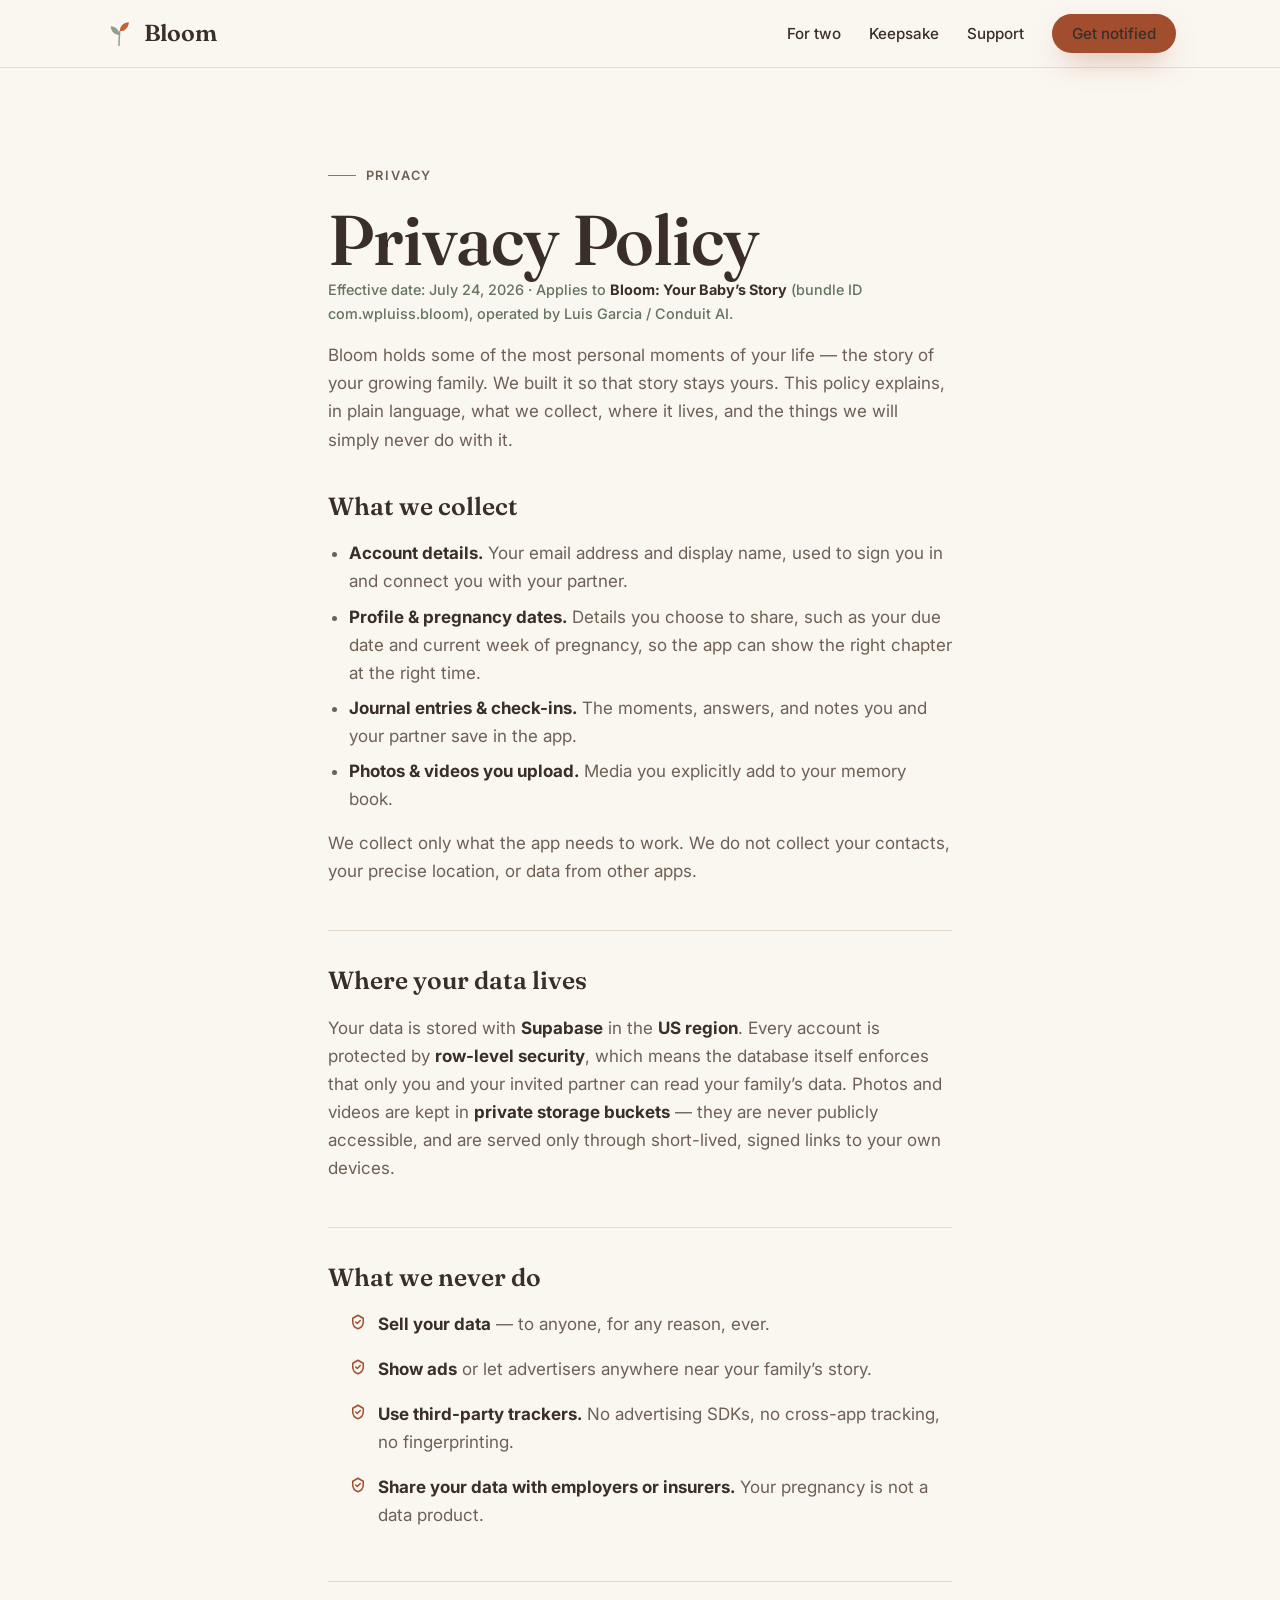
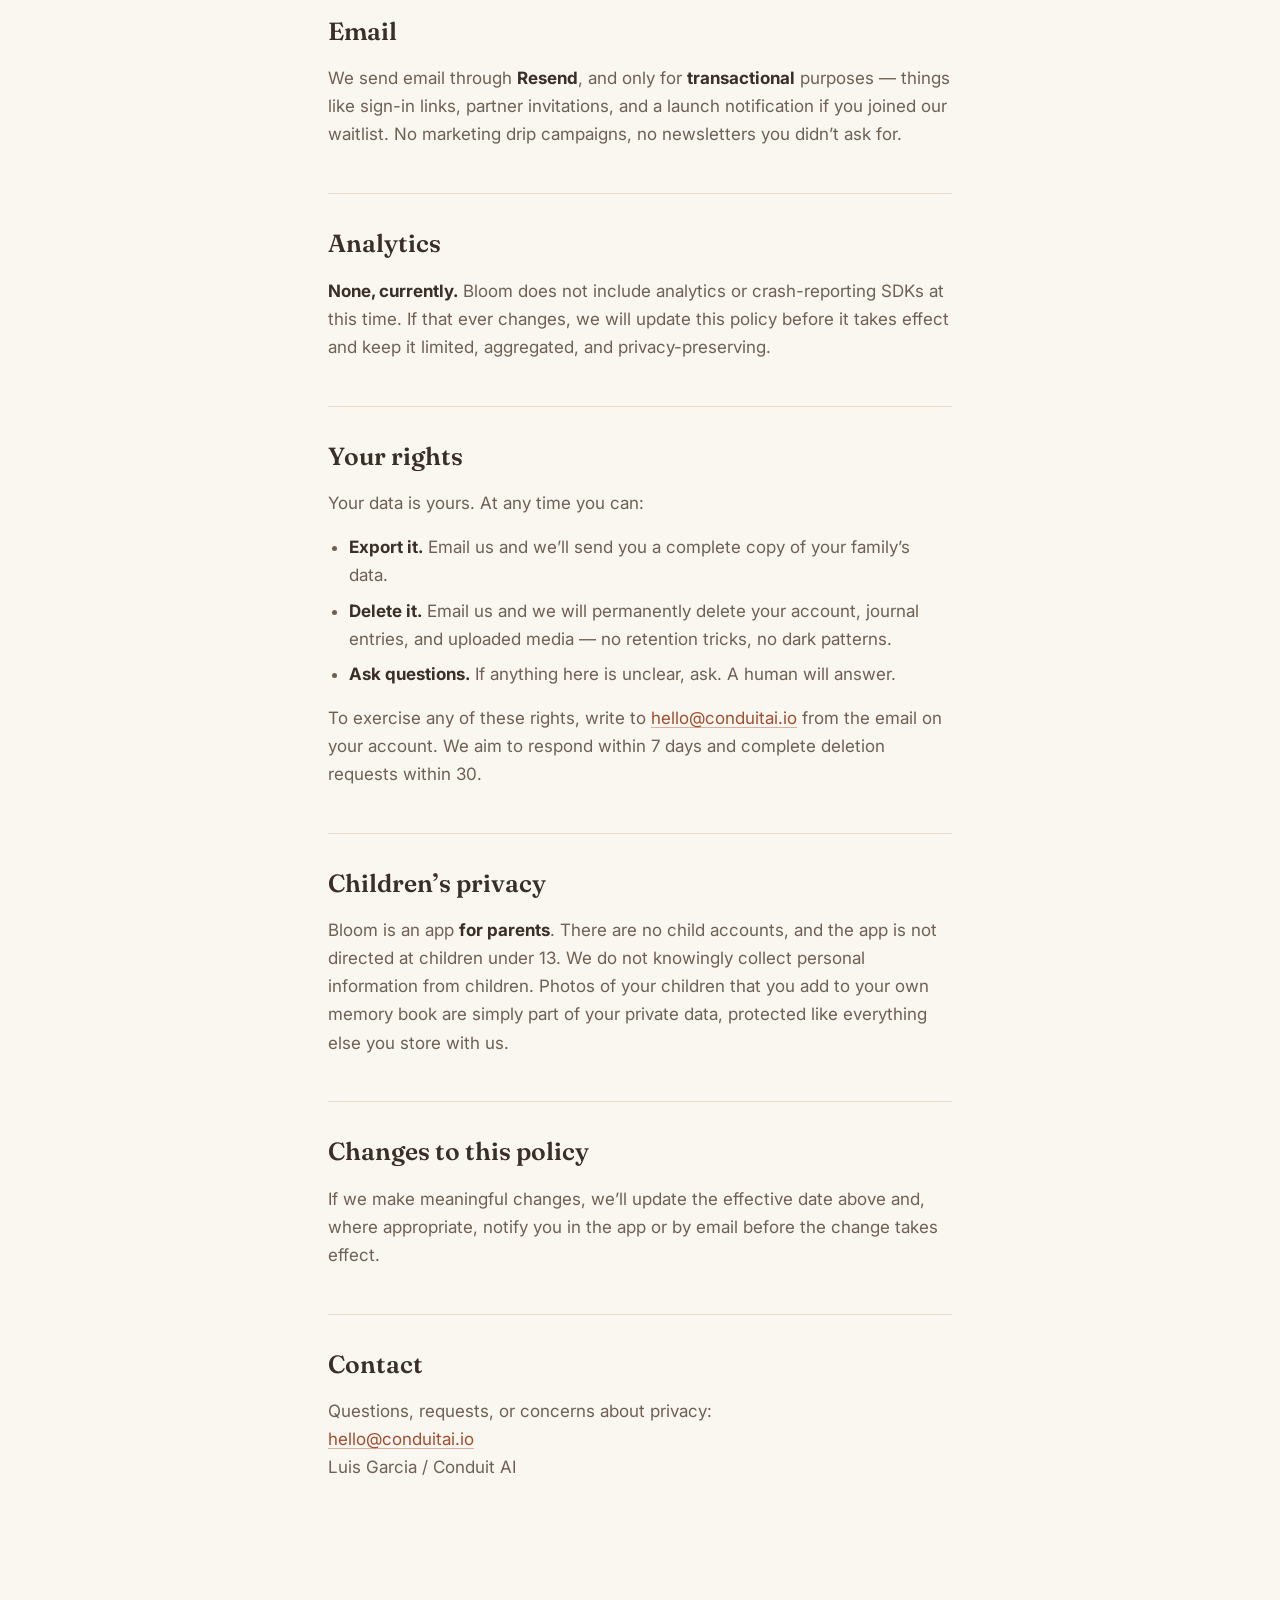
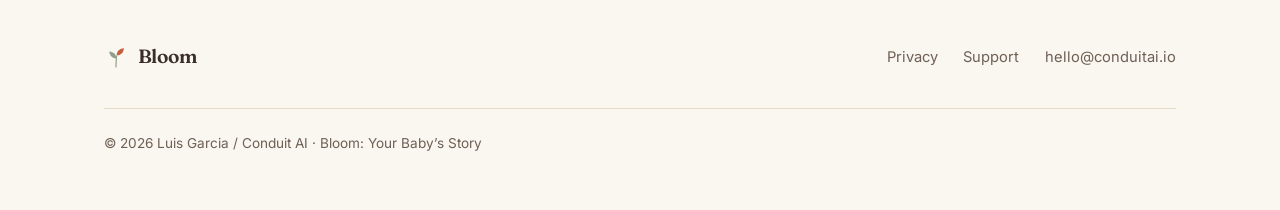
==== privacy.html @ 30f56f52 "Add privacy, support, 404, /bloom redirect, and README" ====
<!DOCTYPE html>
<html lang="en">
<head>
  <meta charset="UTF-8">
  <meta name="viewport" content="width=device-width, initial-scale=1.0">
  <title>Privacy Policy — Bloom: Your Baby's Story</title>
  <meta name="description" content="How Bloom collects, stores, and protects your family's data. Private by design: no ads, no data selling, no third-party trackers.">
  <link rel="canonical" href="https://conduitai.io/privacy.html">
  <meta name="theme-color" content="#FAF6F0">
  <link rel="icon" href="data:image/svg+xml,%3Csvg xmlns='http://www.w3.org/2000/svg' viewBox='0 0 48 48'%3E%3Cpath d='M24 44c0-10 .8-16 1-22' stroke='%238FA08A' stroke-width='2.4' fill='none' stroke-linecap='round'/%3E%3Cpath d='M24.6 27C24.6 19 19 13.6 10.5 13c.9 8.4 6 13.6 14.1 14Z' fill='%238FA08A'/%3E%3Cpath d='M25.2 21c.4-8.6 6.2-14 14.6-14.4-.6 9-6.4 14.4-14.6 14.4Z' fill='%23C4603C'/%3E%3C/svg%3E">
  <link rel="preconnect" href="https://fonts.googleapis.com">
  <link rel="preconnect" href="https://fonts.gstatic.com" crossorigin>
  <link href="https://fonts.googleapis.com/css2?family=Fraunces:ital,opsz,wght@0,9..144,400..700;1,9..144,400..700&family=Inter:wght@400;500;600&display=swap" rel="stylesheet">
  <link rel="stylesheet" href="styles.css">
</head>
<body>

  <header class="site-header">
    <div class="wrap">
      <a class="brand" href="index.html" aria-label="Bloom — home">
        <svg viewBox="0 0 48 48" fill="none" aria-hidden="true">
          <path d="M24 44c0-10 .8-16 1-22" stroke="#8FA08A" stroke-width="2.4" stroke-linecap="round"/>
          <path d="M24.6 27C24.6 19 19 13.6 10.5 13c.9 8.4 6 13.6 14.1 14Z" fill="#8FA08A"/>
          <path d="M25.2 21c.4-8.6 6.2-14 14.6-14.4-.6 9-6.4 14.4-14.6 14.4Z" fill="#C4603C"/>
        </svg>
        <span class="wordmark">Bloom</span>
      </a>
      <nav class="site-nav" aria-label="Primary">
        <a href="index.html#for-two">For two</a>
        <a href="index.html#keepsake">Keepsake</a>
        <a href="support.html">Support</a>
        <a class="btn btn-primary btn-sm" href="mailto:hello@conduitai.io?subject=Bloom%20waitlist&body=Hi%20Bloom%20team%20%E2%80%94%20please%20let%20me%20know%20when%20Bloom%20launches%20on%20the%20App%20Store.">Get notified</a>
      </nav>
    </div>
  </header>

  <main class="page-main">
    <div class="wrap prose">
      <p class="eyebrow">Privacy</p>
      <h1 class="display">Privacy Policy</h1>
      <p class="effective">Effective date: July 24, 2026 &middot; Applies to <strong>Bloom: Your Baby&rsquo;s Story</strong> (bundle ID com.wpluiss.bloom), operated by Luis Garcia / Conduit AI.</p>

      <p>Bloom holds some of the most personal moments of your life — the story of your growing family. We built it so that story stays yours. This policy explains, in plain language, what we collect, where it lives, and the things we will simply never do with it.</p>

      <h2>What we collect</h2>
      <ul>
        <li><strong>Account details.</strong> Your email address and display name, used to sign you in and connect you with your partner.</li>
        <li><strong>Profile &amp; pregnancy dates.</strong> Details you choose to share, such as your due date and current week of pregnancy, so the app can show the right chapter at the right time.</li>
        <li><strong>Journal entries &amp; check-ins.</strong> The moments, answers, and notes you and your partner save in the app.</li>
        <li><strong>Photos &amp; videos you upload.</strong> Media you explicitly add to your memory book.</li>
      </ul>
      <p>We collect only what the app needs to work. We do not collect your contacts, your precise location, or data from other apps.</p>

      <h2>Where your data lives</h2>
      <p>Your data is stored with <strong>Supabase</strong> in the <strong>US region</strong>. Every account is protected by <strong>row-level security</strong>, which means the database itself enforces that only you and your invited partner can read your family&rsquo;s data. Photos and videos are kept in <strong>private storage buckets</strong> — they are never publicly accessible, and are served only through short-lived, signed links to your own devices.</p>

      <h2>What we never do</h2>
      <ul class="never-list">
        <li>
          <svg viewBox="0 0 24 24" fill="none" stroke="currentColor" stroke-width="2" stroke-linecap="round" stroke-linejoin="round" aria-hidden="true"><path d="M12 3l7 4v5c0 4.5-3 7.5-7 9-4-1.5-7-4.5-7-9V7z"/><path d="m9 12 2 2 4-4"/></svg>
          <span><strong>Sell your data</strong> — to anyone, for any reason, ever.</span>
        </li>
        <li>
          <svg viewBox="0 0 24 24" fill="none" stroke="currentColor" stroke-width="2" stroke-linecap="round" stroke-linejoin="round" aria-hidden="true"><path d="M12 3l7 4v5c0 4.5-3 7.5-7 9-4-1.5-7-4.5-7-9V7z"/><path d="m9 12 2 2 4-4"/></svg>
          <span><strong>Show ads</strong> or let advertisers anywhere near your family&rsquo;s story.</span>
        </li>
        <li>
          <svg viewBox="0 0 24 24" fill="none" stroke="currentColor" stroke-width="2" stroke-linecap="round" stroke-linejoin="round" aria-hidden="true"><path d="M12 3l7 4v5c0 4.5-3 7.5-7 9-4-1.5-7-4.5-7-9V7z"/><path d="m9 12 2 2 4-4"/></svg>
          <span><strong>Use third-party trackers.</strong> No advertising SDKs, no cross-app tracking, no fingerprinting.</span>
        </li>
        <li>
          <svg viewBox="0 0 24 24" fill="none" stroke="currentColor" stroke-width="2" stroke-linecap="round" stroke-linejoin="round" aria-hidden="true"><path d="M12 3l7 4v5c0 4.5-3 7.5-7 9-4-1.5-7-4.5-7-9V7z"/><path d="m9 12 2 2 4-4"/></svg>
          <span><strong>Share your data with employers or insurers.</strong> Your pregnancy is not a data product.</span>
        </li>
      </ul>

      <h2>Email</h2>
      <p>We send email through <strong>Resend</strong>, and only for <strong>transactional</strong> purposes — things like sign-in links, partner invitations, and a launch notification if you joined our waitlist. No marketing drip campaigns, no newsletters you didn&rsquo;t ask for.</p>

      <h2>Analytics</h2>
      <p><strong>None, currently.</strong> Bloom does not include analytics or crash-reporting SDKs at this time. If that ever changes, we will update this policy before it takes effect and keep it limited, aggregated, and privacy-preserving.</p>

      <h2>Your rights</h2>
      <p>Your data is yours. At any time you can:</p>
      <ul>
        <li><strong>Export it.</strong> Email us and we&rsquo;ll send you a complete copy of your family&rsquo;s data.</li>
        <li><strong>Delete it.</strong> Email us and we will permanently delete your account, journal entries, and uploaded media — no retention tricks, no dark patterns.</li>
        <li><strong>Ask questions.</strong> If anything here is unclear, ask. A human will answer.</li>
      </ul>
      <p>To exercise any of these rights, write to <a href="mailto:hello@conduitai.io">hello@conduitai.io</a> from the email on your account. We aim to respond within 7 days and complete deletion requests within 30.</p>

      <h2>Children&rsquo;s privacy</h2>
      <p>Bloom is an app <strong>for parents</strong>. There are no child accounts, and the app is not directed at children under 13. We do not knowingly collect personal information from children. Photos of your children that you add to your own memory book are simply part of your private data, protected like everything else you store with us.</p>

      <h2>Changes to this policy</h2>
      <p>If we make meaningful changes, we&rsquo;ll update the effective date above and, where appropriate, notify you in the app or by email before the change takes effect.</p>

      <h2>Contact</h2>
      <p>Questions, requests, or concerns about privacy:<br>
      <a href="mailto:hello@conduitai.io">hello@conduitai.io</a><br>
      Luis Garcia / Conduit AI</p>
    </div>
  </main>

  <footer class="site-footer">
    <div class="wrap">
      <a class="brand" href="index.html" aria-label="Bloom — home">
        <svg viewBox="0 0 48 48" fill="none" aria-hidden="true">
          <path d="M24 44c0-10 .8-16 1-22" stroke="#8FA08A" stroke-width="2.4" stroke-linecap="round"/>
          <path d="M24.6 27C24.6 19 19 13.6 10.5 13c.9 8.4 6 13.6 14.1 14Z" fill="#8FA08A"/>
          <path d="M25.2 21c.4-8.6 6.2-14 14.6-14.4-.6 9-6.4 14.4-14.6 14.4Z" fill="#C4603C"/>
        </svg>
        <span class="wordmark">Bloom</span>
      </a>
      <nav class="footer-links" aria-label="Footer">
        <a href="privacy.html" aria-current="page">Privacy</a>
        <a href="support.html">Support</a>
        <a href="mailto:hello@conduitai.io">hello@conduitai.io</a>
      </nav>
      <p class="footer-legal">&copy; 2026 Luis Garcia / Conduit AI &middot; Bloom: Your Baby&rsquo;s Story</p>
    </div>
  </footer>

</body>
</html>
---- styles.css ----
/* ============================================================
   Bloom: Your Baby's Story — design system
   Warm ivory canvas · terracotta accent · muted sage · charcoal ink
   ============================================================ */

:root {
  --ivory: #FAF6F0;
  --ivory-deep: #F4EDE2;
  --cream: #FFFDF8;
  --terra: #C4603C;
  --terra-deep: #A34D2F;
  --sage: #8FA08A;
  --sage-deep: #64755F;
  --charcoal: #3A2E28;
  --muted: #6E6055;
  --hairline: #E6DBC9;
  --shadow-soft: 0 22px 50px -20px rgba(58, 46, 40, 0.20);
  --shadow-card: 0 10px 30px -14px rgba(58, 46, 40, 0.16);
  --serif: "Fraunces", Georgia, "Times New Roman", serif;
  --sans: "Inter", -apple-system, BlinkMacSystemFont, "Segoe UI", Roboto, sans-serif;
  --maxw: 72rem;
}

* { box-sizing: border-box; }

html { scroll-behavior: smooth; }

body {
  margin: 0;
  background: var(--ivory);
  color: var(--charcoal);
  font-family: var(--sans);
  font-size: 1.0625rem;
  line-height: 1.65;
  -webkit-font-smoothing: antialiased;
  text-rendering: optimizeLegibility;
}

img, svg { display: block; }

a { color: var(--terra-deep); text-decoration-color: rgba(163, 77, 47, 0.4); text-underline-offset: 3px; }
a:hover { color: var(--terra); }

:focus-visible {
  outline: 3px solid rgba(196, 96, 60, 0.55);
  outline-offset: 3px;
  border-radius: 4px;
}

::selection { background: rgba(196, 96, 60, 0.22); }

.wrap {
  width: 100%;
  max-width: var(--maxw);
  margin-inline: auto;
  padding-inline: clamp(1.25rem, 4vw, 2.5rem);
}

/* ---------- Type ---------- */

.display {
  font-family: var(--serif);
  font-optical-sizing: auto;
  font-weight: 560;
  line-height: 1.08;
  letter-spacing: -0.015em;
  margin: 0;
}

h1.display { font-size: clamp(2.6rem, 6vw, 4.4rem); }
h2.display { font-size: clamp(2rem, 4.2vw, 3rem); }
h3 { font-family: var(--serif); font-weight: 600; font-size: 1.35rem; line-height: 1.25; margin: 0 0 0.5rem; }

.eyebrow {
  display: inline-flex;
  align-items: center;
  gap: 0.6rem;
  font-size: 0.8rem;
  font-weight: 600;
  letter-spacing: 0.14em;
  text-transform: uppercase;
  color: var(--terra-deep);
  margin: 0 0 1.1rem;
}
.eyebrow::before {
  content: "";
  width: 1.75rem;
  height: 1px;
  background: var(--terra);
}

.lede {
  font-size: clamp(1.1rem, 1.6vw, 1.28rem);
  color: var(--muted);
  max-width: 38em;
  margin: 1.25rem 0 0;
}

.accent { color: var(--terra-deep); font-style: italic; }

/* ---------- Header ---------- */

.site-header {
  position: sticky;
  top: 0;
  z-index: 50;
  background: rgba(250, 246, 240, 0.88);
  backdrop-filter: blur(10px);
  -webkit-backdrop-filter: blur(10px);
  border-bottom: 1px solid var(--hairline);
}

.site-header .wrap {
  display: flex;
  align-items: center;
  gap: 2rem;
  padding-block: 0.85rem;
}

.brand {
  display: inline-flex;
  align-items: center;
  gap: 0.6rem;
  text-decoration: none;
  color: var(--charcoal);
}
.brand svg { width: 30px; height: 30px; }
.brand .wordmark {
  font-family: var(--serif);
  font-weight: 620;
  font-size: 1.45rem;
  letter-spacing: -0.01em;
}

.site-nav {
  margin-left: auto;
  display: flex;
  align-items: center;
  gap: 1.75rem;
}
.site-nav a {
  color: var(--charcoal);
  text-decoration: none;
  font-size: 0.95rem;
  font-weight: 500;
}
.site-nav a:hover { color: var(--terra-deep); }

@media (max-width: 720px) {
  .site-nav a:not(.btn) { display: none; }
}

/* ---------- Buttons ---------- */

.btn {
  display: inline-flex;
  align-items: center;
  gap: 0.55rem;
  font-family: var(--sans);
  font-weight: 600;
  font-size: 1rem;
  line-height: 1;
  padding: 1rem 1.7rem;
  border-radius: 999px;
  border: 1px solid transparent;
  text-decoration: none;
  cursor: pointer;
  transition: transform 0.18s ease, box-shadow 0.18s ease, background-color 0.18s ease;
}

.btn-primary {
  background: var(--terra-deep);
  color: var(--cream);
  box-shadow: 0 14px 30px -12px rgba(163, 77, 47, 0.55);
}
.btn-primary:hover {
  background: var(--terra);
  color: var(--cream);
  transform: translateY(-2px);
  box-shadow: 0 18px 36px -12px rgba(163, 77, 47, 0.6);
}

.btn-ghost {
  background: transparent;
  color: var(--charcoal);
  border-color: var(--hairline);
}
.btn-ghost:hover { border-color: var(--sage); color: var(--charcoal); transform: translateY(-2px); }

.btn-sm { padding: 0.7rem 1.2rem; font-size: 0.9rem; }

/* ---------- Hero ---------- */

.hero { padding: clamp(4rem, 9vw, 7.5rem) 0 clamp(3.5rem, 7vw, 5.5rem); }

.hero .wrap {
  display: grid;
  grid-template-columns: minmax(0, 1.15fr) minmax(0, 0.85fr);
  gap: clamp(2.5rem, 6vw, 5rem);
  align-items: center;
}

@media (max-width: 880px) {
  .hero .wrap { grid-template-columns: 1fr; }
}

.hero-mark { width: 52px; height: 52px; margin-bottom: 1.4rem; }

.hero-actions {
  display: flex;
  flex-wrap: wrap;
  align-items: center;
  gap: 1rem 1.4rem;
  margin-top: 2.2rem;
}

.hero-note {
  font-size: 0.92rem;
  color: var(--muted);
  margin-top: 1.1rem;
  display: flex;
  align-items: center;
  gap: 0.5rem;
}
.hero-note svg { width: 15px; height: 15px; flex: none; }

.tagline {
  font-size: 0.95rem;
  color: var(--sage-deep);
  font-weight: 500;
  letter-spacing: 0.02em;
}

/* Keepsake card visual (pure CSS, no imagery) */
.keepsake { position: relative; margin: 0; min-height: 340px; }

.keepsake-card {
  position: absolute;
  inset: auto;
  width: min(320px, 82%);
  background: var(--cream);
  border: 1px solid var(--hairline);
  border-radius: 20px;
  padding: 1.6rem 1.7rem 1.4rem;
  box-shadow: var(--shadow-soft);
}

.keepsake-card .kc-week {
  font-family: var(--serif);
  font-style: italic;
  font-size: 0.95rem;
  color: var(--terra-deep);
}

.keepsake-card .kc-rule {
  height: 1px;
  background: var(--hairline);
  margin: 0.9rem 0 1.1rem;
}

.keepsake-card .kc-line {
  font-family: var(--serif);
  font-size: 1.28rem;
  line-height: 1.45;
  margin: 0;
}

.keepsake-card .kc-meta {
  display: flex;
  align-items: center;
  gap: 0.5rem;
  margin-top: 1.2rem;
  font-size: 0.82rem;
  color: var(--muted);
}
.keepsake-card .kc-meta svg { width: 14px; height: 14px; }

.keepsake-card.kc-front { top: 6%; left: 12%; transform: rotate(-2.5deg); }
.keepsake-card.kc-back  { top: 42%; left: 30%; transform: rotate(2deg); background: var(--ivory-deep); }
.keepsake-card.kc-back .kc-line { font-size: 1.1rem; color: var(--muted); }

@media (max-width: 880px) {
  .keepsake { min-height: 380px; margin-top: 1rem; }
  .keepsake-card.kc-front { left: 2%; }
  .keepsake-card.kc-back { left: 16%; }
}

/* ---------- Trust bar ---------- */

.trustbar {
  border-block: 1px solid var(--hairline);
  padding: 1.35rem 0;
}

.trustbar ul {
  list-style: none;
  margin: 0;
  padding: 0;
  display: flex;
  flex-wrap: wrap;
  justify-content: center;
  gap: 0.9rem 2.4rem;
}

.trustbar li {
  display: flex;
  align-items: center;
  gap: 0.6rem;
  font-size: 0.95rem;
  font-weight: 500;
  color: var(--muted);
}
.trustbar li svg { width: 17px; height: 17px; color: var(--sage-deep); flex: none; }

/* ---------- Sections ---------- */

.section { padding: clamp(4.5rem, 9vw, 7.5rem) 0; }
.section + .section { border-top: 1px solid var(--hairline); }

.section-head { max-width: 46rem; margin-bottom: clamp(2.5rem, 5vw, 4rem); }

.grid-3 {
  display: grid;
  grid-template-columns: repeat(3, minmax(0, 1fr));
  gap: 1.5rem;
}
@media (max-width: 880px) { .grid-3 { grid-template-columns: 1fr; } }

.card {
  background: var(--cream);
  border: 1px solid var(--hairline);
  border-radius: 18px;
  padding: 2rem 1.9rem;
  box-shadow: var(--shadow-card);
}

.card .icon {
  width: 46px;
  height: 46px;
  border-radius: 14px;
  display: grid;
  place-items: center;
  margin-bottom: 1.3rem;
  background: rgba(143, 160, 138, 0.16);
  color: var(--sage-deep);
}
.card:nth-child(2) .icon { background: rgba(196, 96, 60, 0.12); color: var(--terra-deep); }
.card .icon svg { width: 24px; height: 24px; }
.card p { margin: 0; color: var(--muted); font-size: 0.98rem; }

/* Split section */
.split {
  display: grid;
  grid-template-columns: repeat(2, minmax(0, 1fr));
  gap: clamp(2.5rem, 6vw, 5rem);
  align-items: center;
}
@media (max-width: 880px) { .split { grid-template-columns: 1fr; } }

.check-list { list-style: none; margin: 1.8rem 0 0; padding: 0; display: grid; gap: 1rem; }
.check-list li { display: flex; gap: 0.8rem; align-items: flex-start; color: var(--muted); }
.check-list li strong { color: var(--charcoal); font-weight: 600; }
.check-list svg { width: 20px; height: 20px; flex: none; margin-top: 0.15rem; color: var(--terra-deep); }

/* Timeline visual */
.timeline {
  background: var(--cream);
  border: 1px solid var(--hairline);
  border-radius: 20px;
  box-shadow: var(--shadow-soft);
  padding: 2rem 2rem 1.4rem;
}
.timeline ol { list-style: none; margin: 0; padding: 0; }
.timeline li {
  display: grid;
  grid-template-columns: 64px 1fr;
  gap: 1.2rem;
  padding: 1rem 0;
  border-bottom: 1px solid var(--hairline);
  align-items: baseline;
}
.timeline li:last-child { border-bottom: 0; }
.timeline .t-week {
  font-family: var(--serif);
  font-style: italic;
  color: var(--terra-deep);
  font-size: 0.95rem;
}
.timeline .t-text { margin: 0; font-size: 0.98rem; color: var(--muted); }
.timeline .t-text strong { color: var(--charcoal); font-weight: 600; }

/* ---------- Waitlist ---------- */

.waitlist {
  background: var(--ivory-deep);
  border-block: 1px solid var(--hairline);
  text-align: center;
}
.waitlist .display { max-width: 16em; margin-inline: auto; }
.waitlist .lede { margin-inline: auto; }
.waitlist .hero-actions { justify-content: center; }
.waitlist .sprout-center { width: 44px; height: 44px; margin: 0 auto 1.4rem; }

/* ---------- Footer ---------- */

.site-footer { padding: 3rem 0 3.5rem; }

.site-footer .wrap {
  display: flex;
  flex-wrap: wrap;
  align-items: center;
  gap: 1.2rem 2rem;
}

.site-footer .brand svg { width: 24px; height: 24px; }
.site-footer .brand .wordmark { font-size: 1.2rem; }

.footer-links {
  display: flex;
  gap: 1.6rem;
  margin-left: auto;
  font-size: 0.92rem;
}
.footer-links a { color: var(--muted); text-decoration: none; }
.footer-links a:hover { color: var(--terra-deep); }

.footer-legal {
  width: 100%;
  margin: 1rem 0 0;
  padding-top: 1.4rem;
  border-top: 1px solid var(--hairline);
  font-size: 0.85rem;
  color: var(--muted);
}

/* ---------- Sub pages (privacy / support) ---------- */

.page-main { padding: clamp(3.5rem, 7vw, 5.5rem) 0 clamp(4rem, 8vw, 6rem); }

.prose { max-width: 44rem; }
.prose h2 {
  font-family: var(--serif);
  font-weight: 600;
  font-size: 1.55rem;
  margin: 2.8rem 0 0.8rem;
  padding-top: 1.8rem;
  border-top: 1px solid var(--hairline);
}
.prose h2:first-of-type { border-top: 0; padding-top: 0; margin-top: 2rem; }
.prose p { margin: 0 0 1rem; color: var(--muted); }
.prose ul { margin: 0 0 1rem; padding-left: 1.3rem; color: var(--muted); }
.prose li { margin-bottom: 0.45rem; }
.prose strong { color: var(--charcoal); }
.prose .effective { font-size: 0.9rem; color: var(--sage-deep); font-weight: 500; }

.never-list { list-style: none; padding: 0; margin: 0 0 1rem; display: grid; gap: 0.6rem; }
.never-list li { display: flex; gap: 0.7rem; align-items: flex-start; }
.never-list svg { width: 18px; height: 18px; flex: none; margin-top: 0.2rem; color: var(--terra-deep); }

/* FAQ */
.faq details {
  border-bottom: 1px solid var(--hairline);
  padding: 1.3rem 0;
}
.faq summary {
  cursor: pointer;
  font-family: var(--serif);
  font-weight: 600;
  font-size: 1.2rem;
  list-style: none;
  display: flex;
  justify-content: space-between;
  align-items: center;
  gap: 1rem;
}
.faq summary::-webkit-details-marker { display: none; }
.faq summary::after {
  content: "+";
  font-family: var(--sans);
  font-weight: 400;
  font-size: 1.5rem;
  color: var(--terra-deep);
  transition: transform 0.2s ease;
}
.faq details[open] summary::after { transform: rotate(45deg); }
.faq details p { margin: 0.9rem 0 0; color: var(--muted); }

.contact-card {
  background: var(--cream);
  border: 1px solid var(--hairline);
  border-radius: 18px;
  box-shadow: var(--shadow-card);
  padding: 2rem;
  margin: 2.5rem 0 3rem;
  display: flex;
  flex-wrap: wrap;
  align-items: center;
  gap: 1.2rem 2rem;
}
.contact-card p { margin: 0; color: var(--muted); flex: 1 1 20rem; }

/* ---------- Motion ---------- */

.reveal {
  opacity: 0;
  transform: translateY(22px);
  transition: opacity 0.7s ease, transform 0.7s cubic-bezier(0.22, 0.61, 0.36, 1);
}
.reveal.in { opacity: 1; transform: none; }
.reveal[data-delay="1"] { transition-delay: 0.12s; }
.reveal[data-delay="2"] { transition-delay: 0.24s; }

@media (prefers-reduced-motion: reduce) {
  html { scroll-behavior: auto; }
  .reveal { opacity: 1; transform: none; transition: none; }
  .btn, .faq summary::after { transition: none; }
}

/* ---------- 404 ---------- */

.center-page {
  min-height: 60vh;
  display: grid;
  place-items: center;
  text-align: center;
  padding: 4rem 0;
}
.center-page .display { margin-top: 1.2rem; }
.center-page p { color: var(--muted); margin: 1rem 0 2rem; }
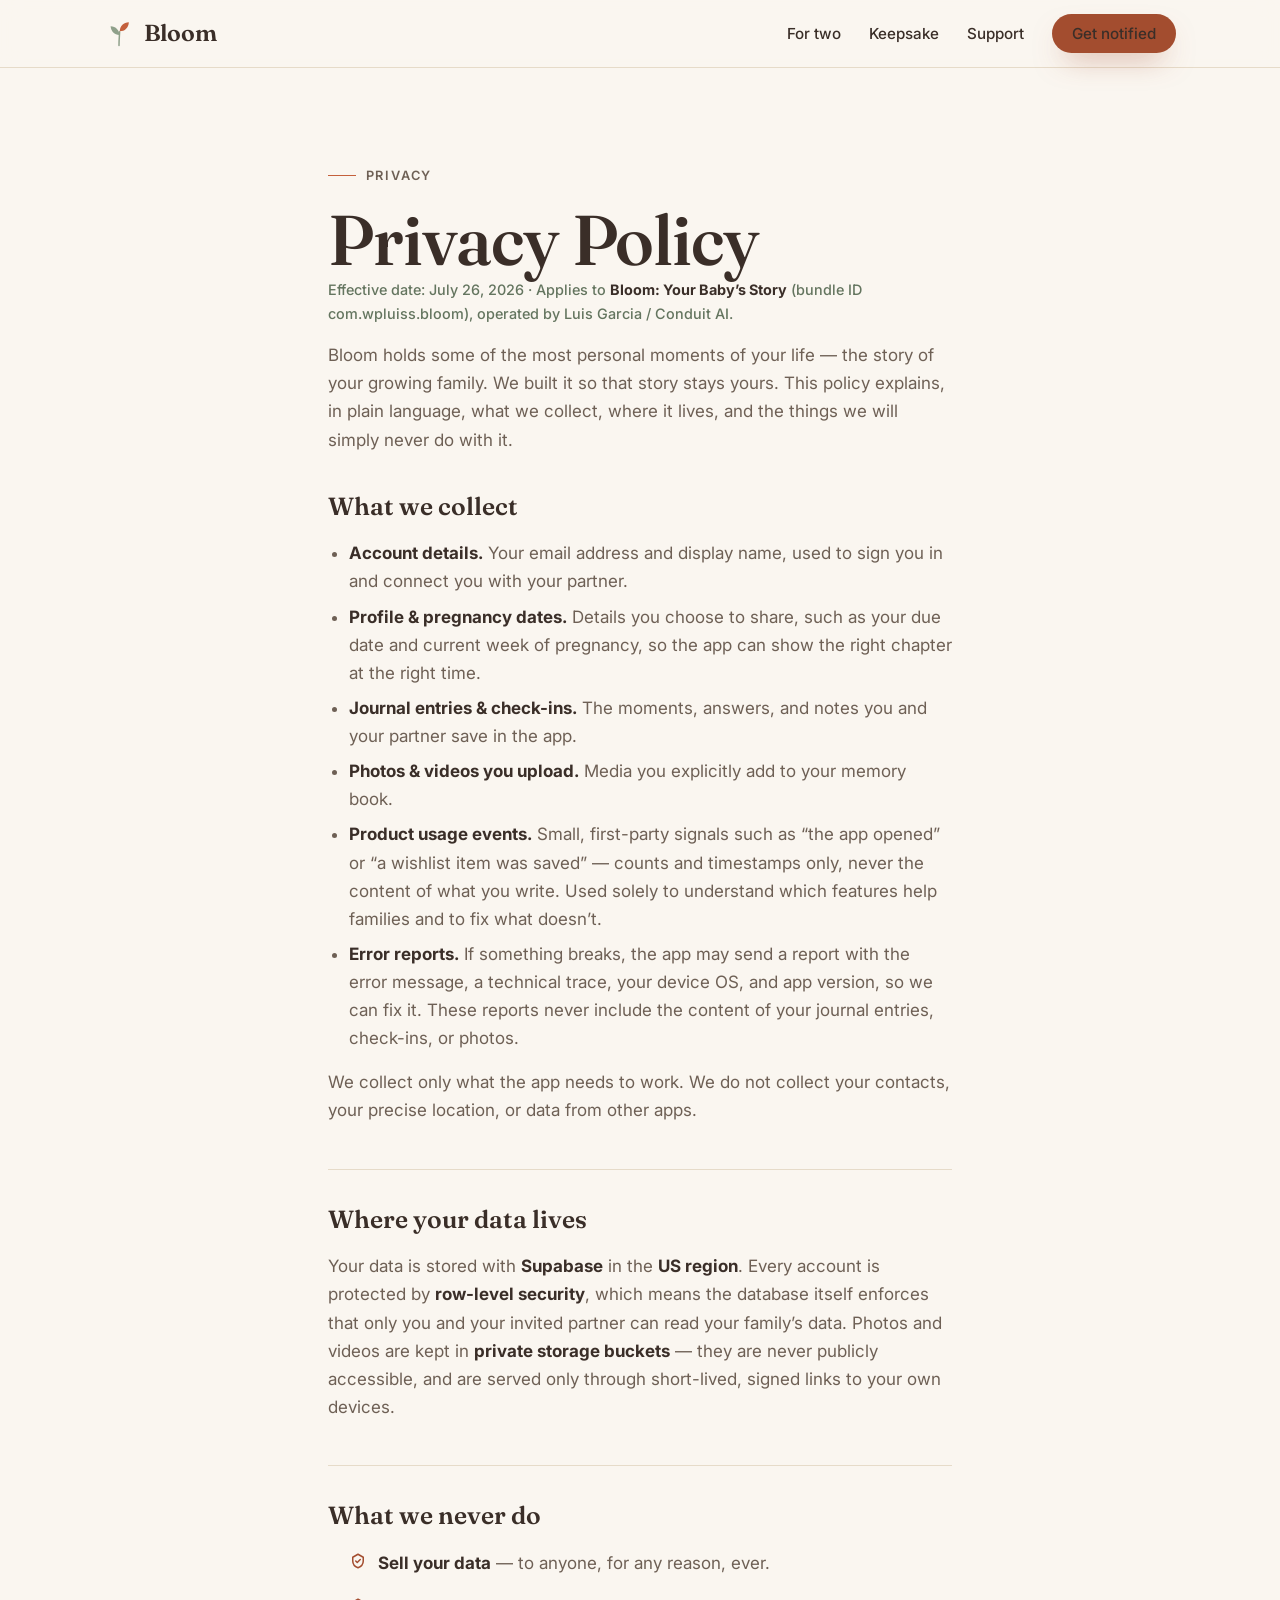
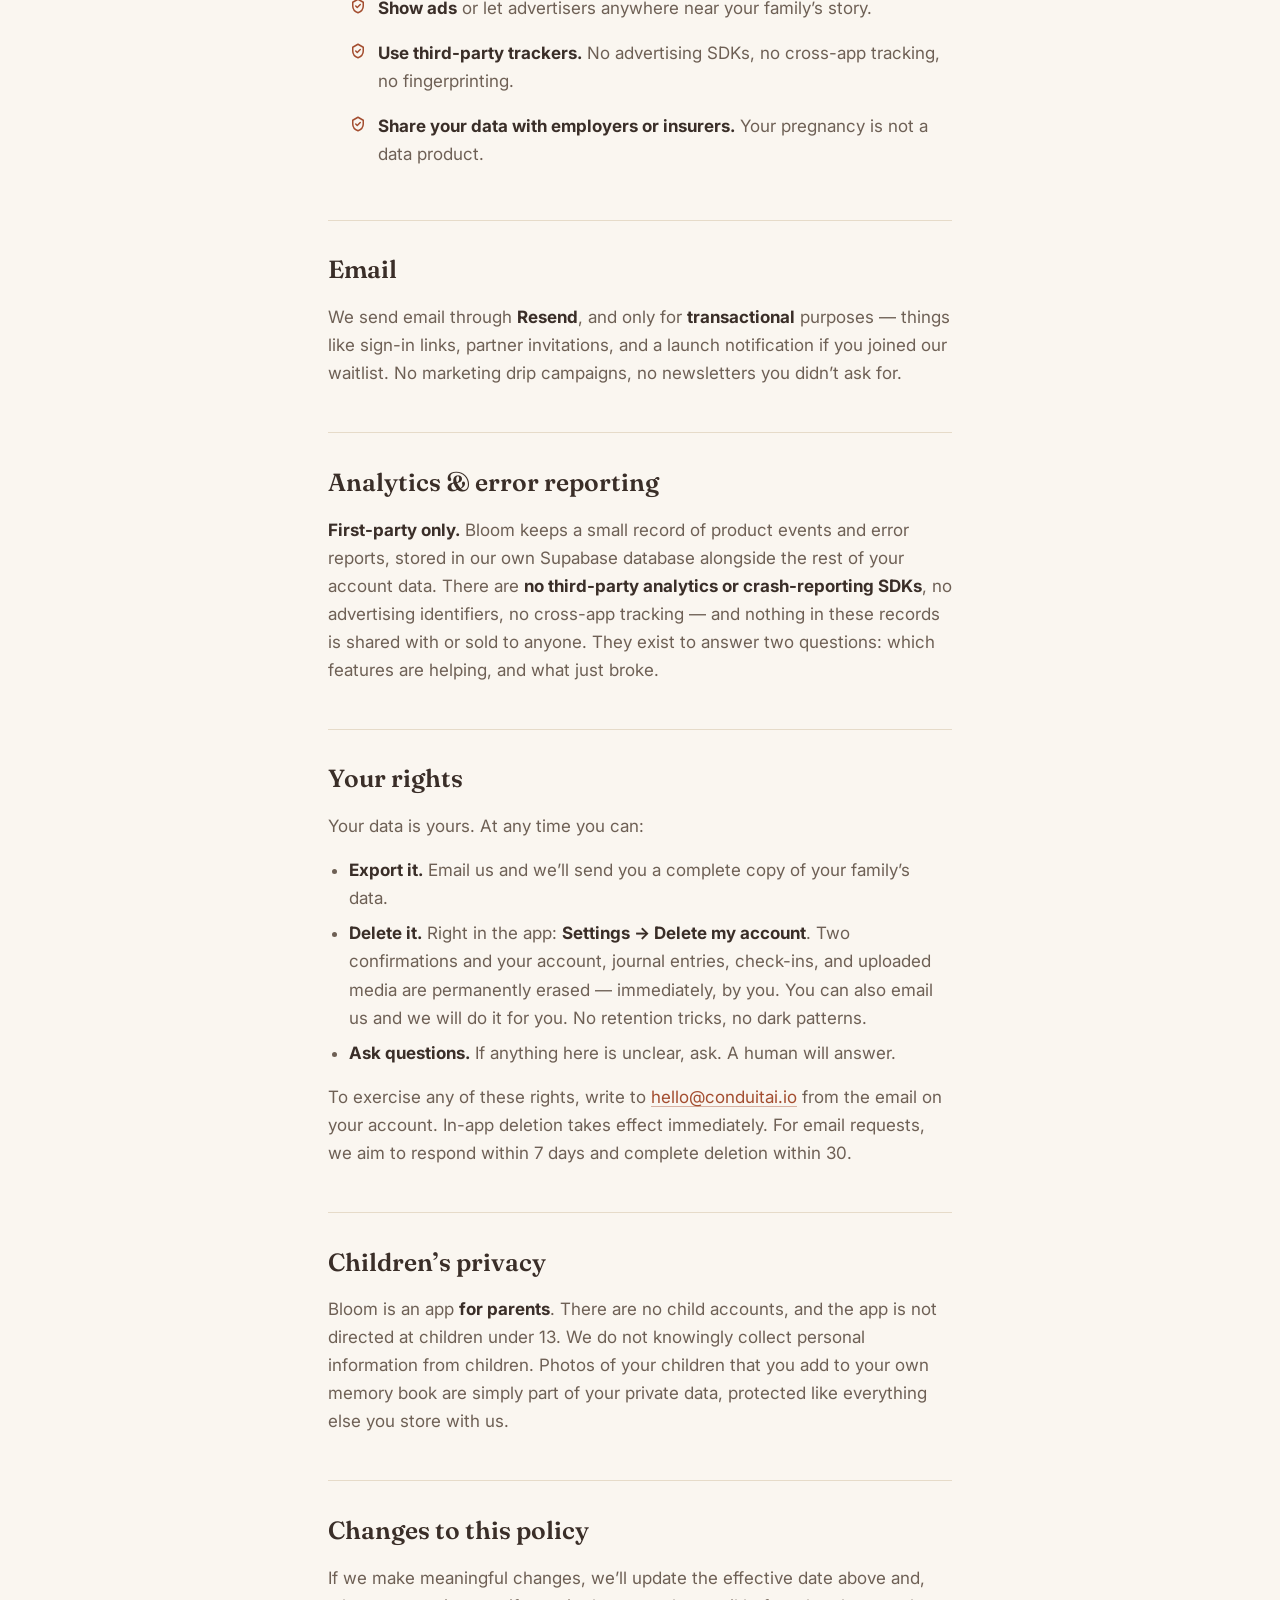
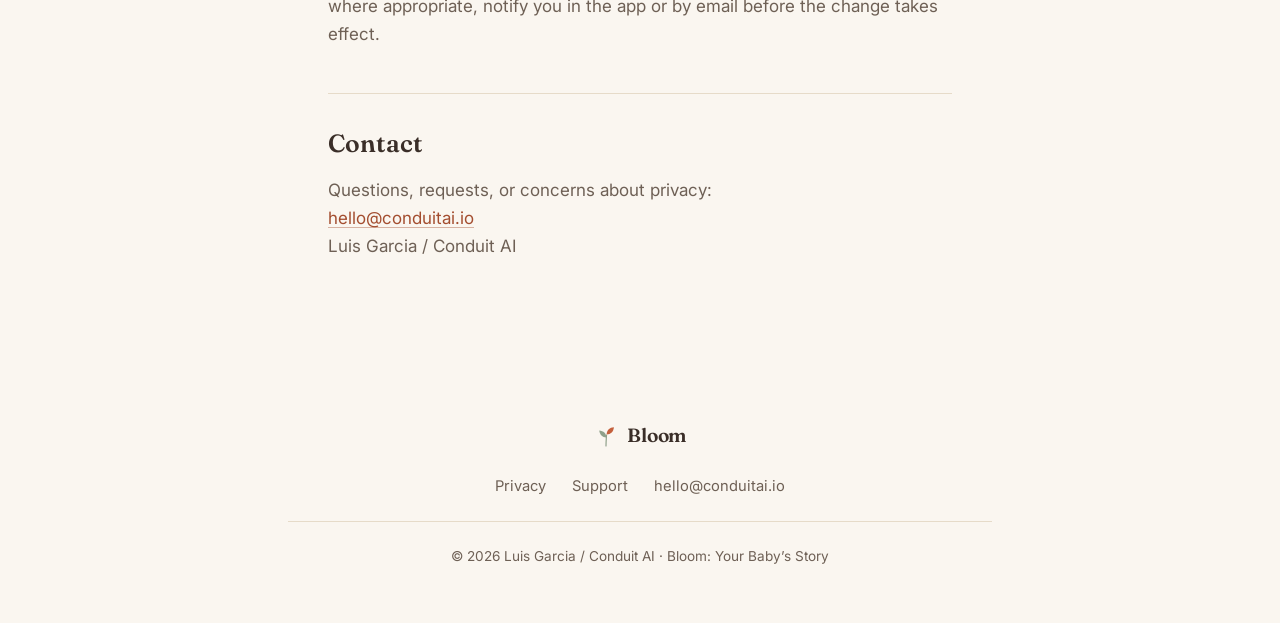
==== commit 3e9fccee: "Privacy: disclose first-party product events + error reports, in-app account deletion, fix canonical" ====
--- a/privacy.html
+++ b/privacy.html
@@ -5,7 +5,7 @@
   <meta name="viewport" content="width=device-width, initial-scale=1.0">
   <title>Privacy Policy — Bloom: Your Baby's Story</title>
   <meta name="description" content="How Bloom collects, stores, and protects your family's data. Private by design: no ads, no data selling, no third-party trackers.">
-  <link rel="canonical" href="https://conduitai.io/privacy.html">
+  <link rel="canonical" href="https://bloom.conduitai.io/privacy.html">
   <meta name="theme-color" content="#FAF6F0">
   <link rel="icon" href="data:image/svg+xml,%3Csvg xmlns='http://www.w3.org/2000/svg' viewBox='0 0 48 48'%3E%3Cpath d='M24 44c0-10 .8-16 1-22' stroke='%238FA08A' stroke-width='2.4' fill='none' stroke-linecap='round'/%3E%3Cpath d='M24.6 27C24.6 19 19 13.6 10.5 13c.9 8.4 6 13.6 14.1 14Z' fill='%238FA08A'/%3E%3Cpath d='M25.2 21c.4-8.6 6.2-14 14.6-14.4-.6 9-6.4 14.4-14.6 14.4Z' fill='%23C4603C'/%3E%3C/svg%3E">
   <link rel="preconnect" href="https://fonts.googleapis.com">
@@ -38,7 +38,7 @@
     <div class="wrap prose">
       <p class="eyebrow">Privacy</p>
       <h1 class="display">Privacy Policy</h1>
-      <p class="effective">Effective date: July 24, 2026 &middot; Applies to <strong>Bloom: Your Baby&rsquo;s Story</strong> (bundle ID com.wpluiss.bloom), operated by Luis Garcia / Conduit AI.</p>
+      <p class="effective">Effective date: July 26, 2026 &middot; Applies to <strong>Bloom: Your Baby&rsquo;s Story</strong> (bundle ID com.wpluiss.bloom), operated by Luis Garcia / Conduit AI.</p>
 
       <p>Bloom holds some of the most personal moments of your life — the story of your growing family. We built it so that story stays yours. This policy explains, in plain language, what we collect, where it lives, and the things we will simply never do with it.</p>
 
@@ -48,6 +48,8 @@
         <li><strong>Profile &amp; pregnancy dates.</strong> Details you choose to share, such as your due date and current week of pregnancy, so the app can show the right chapter at the right time.</li>
         <li><strong>Journal entries &amp; check-ins.</strong> The moments, answers, and notes you and your partner save in the app.</li>
         <li><strong>Photos &amp; videos you upload.</strong> Media you explicitly add to your memory book.</li>
+        <li><strong>Product usage events.</strong> Small, first-party signals such as &ldquo;the app opened&rdquo; or &ldquo;a wishlist item was saved&rdquo; — counts and timestamps only, never the content of what you write. Used solely to understand which features help families and to fix what doesn&rsquo;t.</li>
+        <li><strong>Error reports.</strong> If something breaks, the app may send a report with the error message, a technical trace, your device OS, and app version, so we can fix it. These reports never include the content of your journal entries, check-ins, or photos.</li>
       </ul>
       <p>We collect only what the app needs to work. We do not collect your contacts, your precise location, or data from other apps.</p>
 
@@ -77,17 +79,17 @@
       <h2>Email</h2>
       <p>We send email through <strong>Resend</strong>, and only for <strong>transactional</strong> purposes — things like sign-in links, partner invitations, and a launch notification if you joined our waitlist. No marketing drip campaigns, no newsletters you didn&rsquo;t ask for.</p>
 
-      <h2>Analytics</h2>
-      <p><strong>None, currently.</strong> Bloom does not include analytics or crash-reporting SDKs at this time. If that ever changes, we will update this policy before it takes effect and keep it limited, aggregated, and privacy-preserving.</p>
+      <h2>Analytics &amp; error reporting</h2>
+      <p><strong>First-party only.</strong> Bloom keeps a small record of product events and error reports, stored in our own Supabase database alongside the rest of your account data. There are <strong>no third-party analytics or crash-reporting SDKs</strong>, no advertising identifiers, no cross-app tracking — and nothing in these records is shared with or sold to anyone. They exist to answer two questions: which features are helping, and what just broke.</p>
 
       <h2>Your rights</h2>
       <p>Your data is yours. At any time you can:</p>
       <ul>
         <li><strong>Export it.</strong> Email us and we&rsquo;ll send you a complete copy of your family&rsquo;s data.</li>
-        <li><strong>Delete it.</strong> Email us and we will permanently delete your account, journal entries, and uploaded media — no retention tricks, no dark patterns.</li>
+        <li><strong>Delete it.</strong> Right in the app: <strong>Settings &rarr; Delete my account</strong>. Two confirmations and your account, journal entries, check-ins, and uploaded media are permanently erased — immediately, by you. You can also email us and we will do it for you. No retention tricks, no dark patterns.</li>
         <li><strong>Ask questions.</strong> If anything here is unclear, ask. A human will answer.</li>
       </ul>
-      <p>To exercise any of these rights, write to <a href="mailto:hello@conduitai.io">hello@conduitai.io</a> from the email on your account. We aim to respond within 7 days and complete deletion requests within 30.</p>
+      <p>To exercise any of these rights, write to <a href="mailto:hello@conduitai.io">hello@conduitai.io</a> from the email on your account. In-app deletion takes effect immediately. For email requests, we aim to respond within 7 days and complete deletion within 30.</p>
 
       <h2>Children&rsquo;s privacy</h2>
       <p>Bloom is an app <strong>for parents</strong>. There are no child accounts, and the app is not directed at children under 13. We do not knowingly collect personal information from children. Photos of your children that you add to your own memory book are simply part of your private data, protected like everything else you store with us.</p>
--- a/styles.css
+++ b/styles.css
@@ -1,6 +1,8 @@
 /* ============================================================
    Bloom: Your Baby's Story — design system
    Warm ivory canvas · terracotta accent · muted sage · charcoal ink
+   Layout: everything horizontally centered via .wrap (margin-inline:
+   auto) + centered text/actions inside each section.
    ============================================================ */
 
 :root {
@@ -49,6 +51,7 @@
 
 ::selection { background: rgba(196, 96, 60, 0.22); }
 
+/* Centered page column: every section lives inside this wrapper */
 .wrap {
   width: 100%;
   max-width: var(--maxw);
@@ -155,6 +158,7 @@
 .btn {
   display: inline-flex;
   align-items: center;
+  justify-content: center;
   gap: 0.55rem;
   font-family: var(--sans);
   font-weight: 600;
@@ -189,27 +193,27 @@
 
 .btn-sm { padding: 0.7rem 1.2rem; font-size: 0.9rem; }
 
-/* ---------- Hero ---------- */
+/* ---------- Hero (centered single column) ---------- */
 
 .hero { padding: clamp(4rem, 9vw, 7.5rem) 0 clamp(3.5rem, 7vw, 5.5rem); }
 
 .hero .wrap {
   display: grid;
-  grid-template-columns: minmax(0, 1.15fr) minmax(0, 0.85fr);
-  gap: clamp(2.5rem, 6vw, 5rem);
-  align-items: center;
-}
-
-@media (max-width: 880px) {
-  .hero .wrap { grid-template-columns: 1fr; }
-}
-
-.hero-mark { width: 52px; height: 52px; margin-bottom: 1.4rem; }
+  grid-template-columns: minmax(0, 1fr);
+  gap: clamp(2.5rem, 6vw, 4rem);
+  justify-items: center;
+  text-align: center;
+}
+
+.hero .lede { margin-inline: auto; }
+
+.hero-mark { width: 52px; height: 52px; margin: 0 auto 1.4rem; }
 
 .hero-actions {
   display: flex;
   flex-wrap: wrap;
   align-items: center;
+  justify-content: center;
   gap: 1rem 1.4rem;
   margin-top: 2.2rem;
 }
@@ -220,6 +224,7 @@
   margin-top: 1.1rem;
   display: flex;
   align-items: center;
+  justify-content: center;
   gap: 0.5rem;
 }
 .hero-note svg { width: 15px; height: 15px; flex: none; }
@@ -231,8 +236,8 @@
   letter-spacing: 0.02em;
 }
 
-/* Keepsake card visual (pure CSS, no imagery) */
-.keepsake { position: relative; margin: 0; min-height: 340px; }
+/* Keepsake card visual (pure CSS, no imagery) — centered under the hero copy */
+.keepsake { position: relative; margin: 0 auto; width: min(100%, 36rem); min-height: 380px; }
 
 .keepsake-card {
   position: absolute;
@@ -243,6 +248,7 @@
   border-radius: 20px;
   padding: 1.6rem 1.7rem 1.4rem;
   box-shadow: var(--shadow-soft);
+  text-align: left;
 }
 
 .keepsake-card .kc-week {
@@ -275,14 +281,14 @@
 }
 .keepsake-card .kc-meta svg { width: 14px; height: 14px; }
 
-.keepsake-card.kc-front { top: 6%; left: 12%; transform: rotate(-2.5deg); }
-.keepsake-card.kc-back  { top: 42%; left: 30%; transform: rotate(2deg); background: var(--ivory-deep); }
+.keepsake-card.kc-front { top: 4%; left: 10%; transform: rotate(-2.5deg); z-index: 2; }
+.keepsake-card.kc-back  { top: 56%; left: 32%; transform: rotate(2deg); background: var(--ivory-deep); z-index: 1; }
 .keepsake-card.kc-back .kc-line { font-size: 1.1rem; color: var(--muted); }
 
 @media (max-width: 880px) {
-  .keepsake { min-height: 380px; margin-top: 1rem; }
-  .keepsake-card.kc-front { left: 2%; }
-  .keepsake-card.kc-back { left: 16%; }
+  .keepsake { min-height: 400px; margin-top: 1rem; }
+  .keepsake-card.kc-front { left: 4%; }
+  .keepsake-card.kc-back { left: 18%; }
 }
 
 /* ---------- Trust bar ---------- */
@@ -317,14 +323,21 @@
 .section { padding: clamp(4.5rem, 9vw, 7.5rem) 0; }
 .section + .section { border-top: 1px solid var(--hairline); }
 
-.section-head { max-width: 46rem; margin-bottom: clamp(2.5rem, 5vw, 4rem); }
+/* Section intros: centered headline + copy, capped reading width */
+.section-head {
+  max-width: 46rem;
+  margin-inline: auto;
+  margin-bottom: clamp(2.5rem, 5vw, 4rem);
+  text-align: center;
+}
+.section-head .lede { margin-inline: auto; }
 
 .grid-3 {
   display: grid;
   grid-template-columns: repeat(3, minmax(0, 1fr));
   gap: 1.5rem;
 }
-@media (max-width: 880px) { .grid-3 { grid-template-columns: 1fr; } }
+@media (max-width: 880px) { .grid-3 { grid-template-columns: 1fr; max-width: 30rem; margin-inline: auto; } }
 
 .card {
   background: var(--cream);
@@ -332,6 +345,7 @@
   border-radius: 18px;
   padding: 2rem 1.9rem;
   box-shadow: var(--shadow-card);
+  text-align: center;
 }
 
 .card .icon {
@@ -340,7 +354,7 @@
   border-radius: 14px;
   display: grid;
   place-items: center;
-  margin-bottom: 1.3rem;
+  margin: 0 auto 1.3rem;
   background: rgba(143, 160, 138, 0.16);
   color: var(--sage-deep);
 }
@@ -348,16 +362,25 @@
 .card .icon svg { width: 24px; height: 24px; }
 .card p { margin: 0; color: var(--muted); font-size: 0.98rem; }
 
-/* Split section */
+/* Split section: centered stack — intro + checklist centered, timeline card centered below */
 .split {
   display: grid;
-  grid-template-columns: repeat(2, minmax(0, 1fr));
-  gap: clamp(2.5rem, 6vw, 5rem);
-  align-items: center;
-}
-@media (max-width: 880px) { .split { grid-template-columns: 1fr; } }
-
-.check-list { list-style: none; margin: 1.8rem 0 0; padding: 0; display: grid; gap: 1rem; }
+  grid-template-columns: minmax(0, 1fr);
+  gap: clamp(2.5rem, 6vw, 4rem);
+  justify-items: center;
+  text-align: center;
+}
+.split .lede { margin-inline: auto; }
+
+.check-list {
+  list-style: none;
+  margin: 1.8rem auto 0;
+  padding: 0;
+  display: grid;
+  gap: 1rem;
+  max-width: 36rem;
+  text-align: left;
+}
 .check-list li { display: flex; gap: 0.8rem; align-items: flex-start; color: var(--muted); }
 .check-list li strong { color: var(--charcoal); font-weight: 600; }
 .check-list svg { width: 20px; height: 20px; flex: none; margin-top: 0.15rem; color: var(--terra-deep); }
@@ -369,6 +392,9 @@
   border-radius: 20px;
   box-shadow: var(--shadow-soft);
   padding: 2rem 2rem 1.4rem;
+  width: min(100%, 42rem);
+  margin-inline: auto;
+  text-align: left;
 }
 .timeline ol { list-style: none; margin: 0; padding: 0; }
 .timeline li {
@@ -401,15 +427,16 @@
 .waitlist .hero-actions { justify-content: center; }
 .waitlist .sprout-center { width: 44px; height: 44px; margin: 0 auto 1.4rem; }
 
-/* ---------- Footer ---------- */
+/* ---------- Footer (centered stack) ---------- */
 
 .site-footer { padding: 3rem 0 3.5rem; }
 
 .site-footer .wrap {
   display: flex;
-  flex-wrap: wrap;
-  align-items: center;
-  gap: 1.2rem 2rem;
+  flex-direction: column;
+  align-items: center;
+  text-align: center;
+  gap: 1.4rem;
 }
 
 .site-footer .brand svg { width: 24px; height: 24px; }
@@ -417,8 +444,9 @@
 
 .footer-links {
   display: flex;
-  gap: 1.6rem;
-  margin-left: auto;
+  flex-wrap: wrap;
+  justify-content: center;
+  gap: 0.6rem 1.6rem;
   font-size: 0.92rem;
 }
 .footer-links a { color: var(--muted); text-decoration: none; }
@@ -426,18 +454,21 @@
 
 .footer-legal {
   width: 100%;
-  margin: 1rem 0 0;
+  max-width: 44rem;
+  margin: 0;
   padding-top: 1.4rem;
   border-top: 1px solid var(--hairline);
   font-size: 0.85rem;
   color: var(--muted);
+  text-align: center;
 }
 
 /* ---------- Sub pages (privacy / support) ---------- */
 
 .page-main { padding: clamp(3.5rem, 7vw, 5.5rem) 0 clamp(4rem, 8vw, 6rem); }
 
-.prose { max-width: 44rem; }
+/* Long-form pages: centered column, left-aligned reading text */
+.prose { max-width: 44rem; margin-inline: auto; }
 .prose h2 {
   font-family: var(--serif);
   font-weight: 600;
@@ -495,9 +526,26 @@
   display: flex;
   flex-wrap: wrap;
   align-items: center;
+  justify-content: center;
+  text-align: center;
   gap: 1.2rem 2rem;
 }
-.contact-card p { margin: 0; color: var(--muted); flex: 1 1 20rem; }
+.contact-card p { margin: 0; color: var(--muted); flex: 1 1 100%; }
+
+/* ---------- Small screens: centered, proportional, full-width CTAs ---------- */
+
+@media (max-width: 560px) {
+  .hero-actions {
+    flex-direction: column;
+    align-items: stretch;
+    width: 100%;
+    max-width: 22rem;
+    margin-inline: auto;
+  }
+  .hero-actions .btn { width: 100%; }
+  .hero-actions .tagline { text-align: center; }
+  .contact-card .btn { width: 100%; }
+}
 
 /* ---------- Motion ---------- */
 
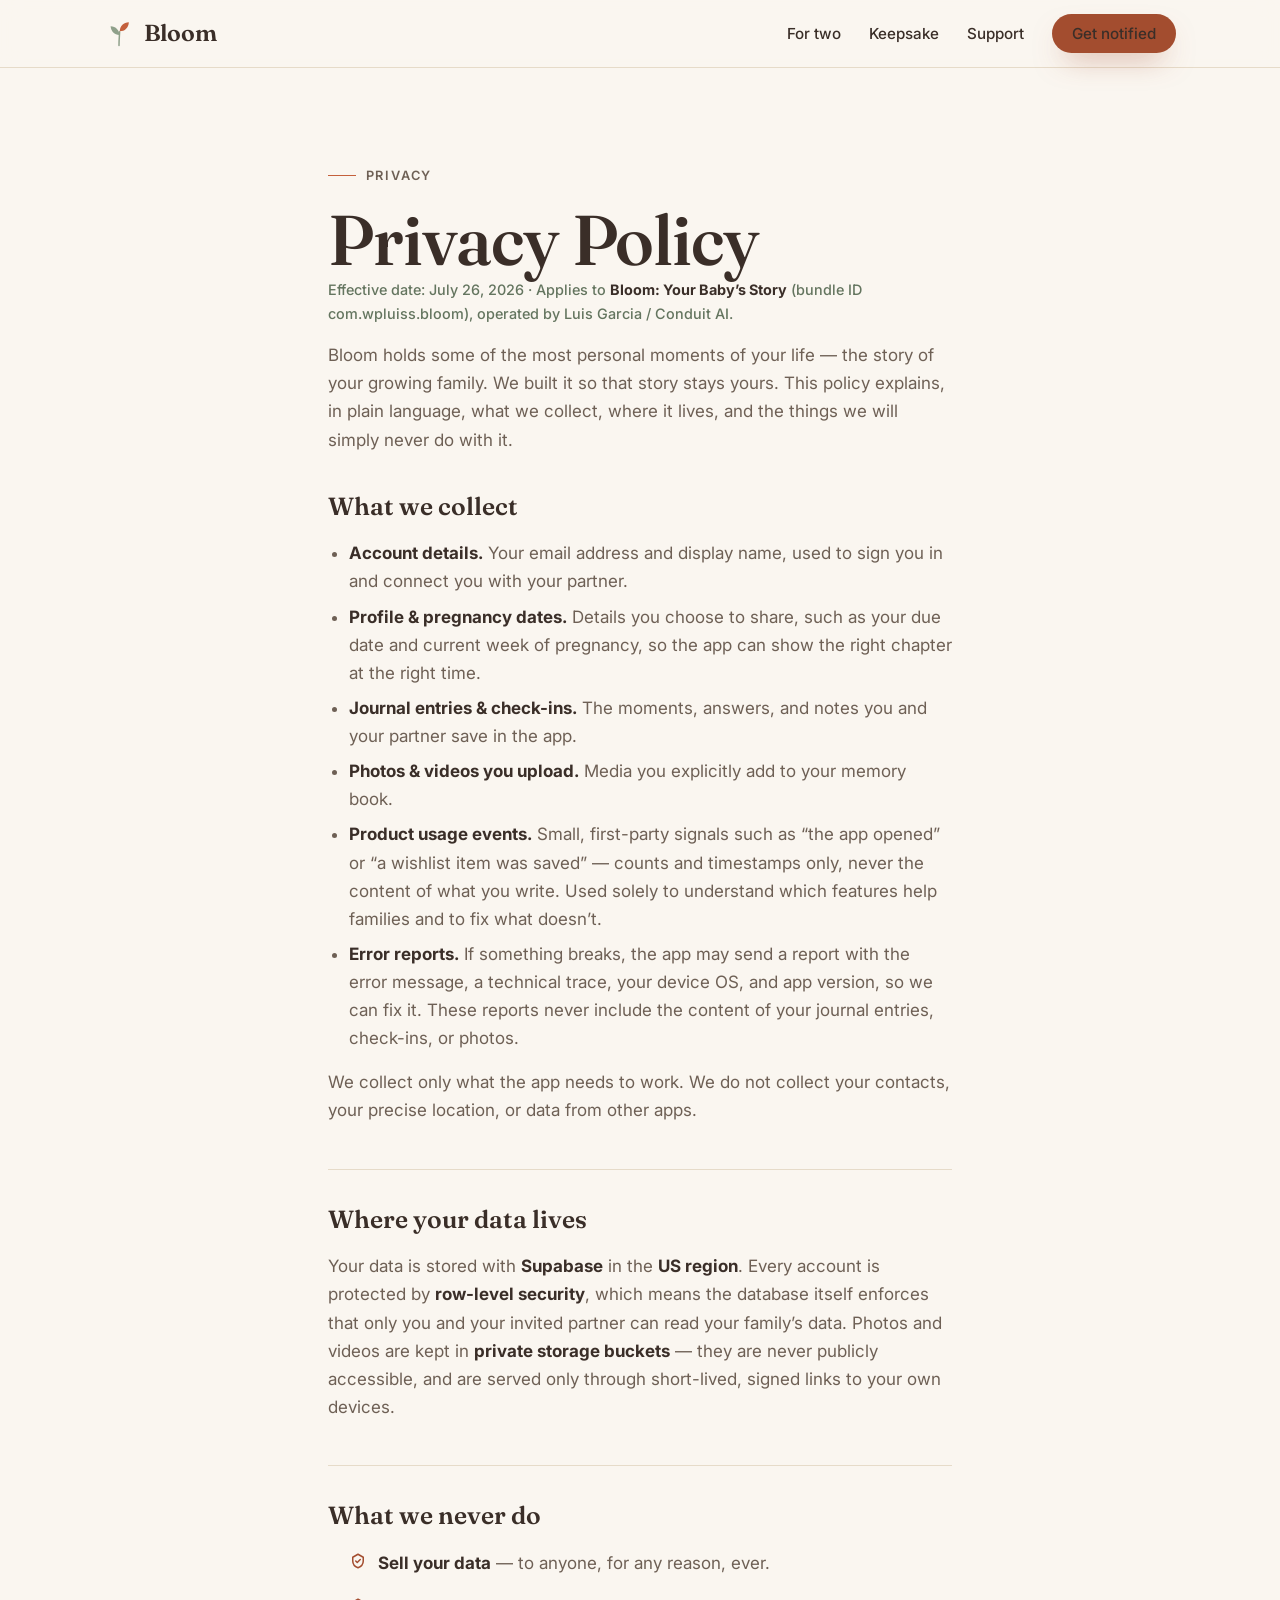
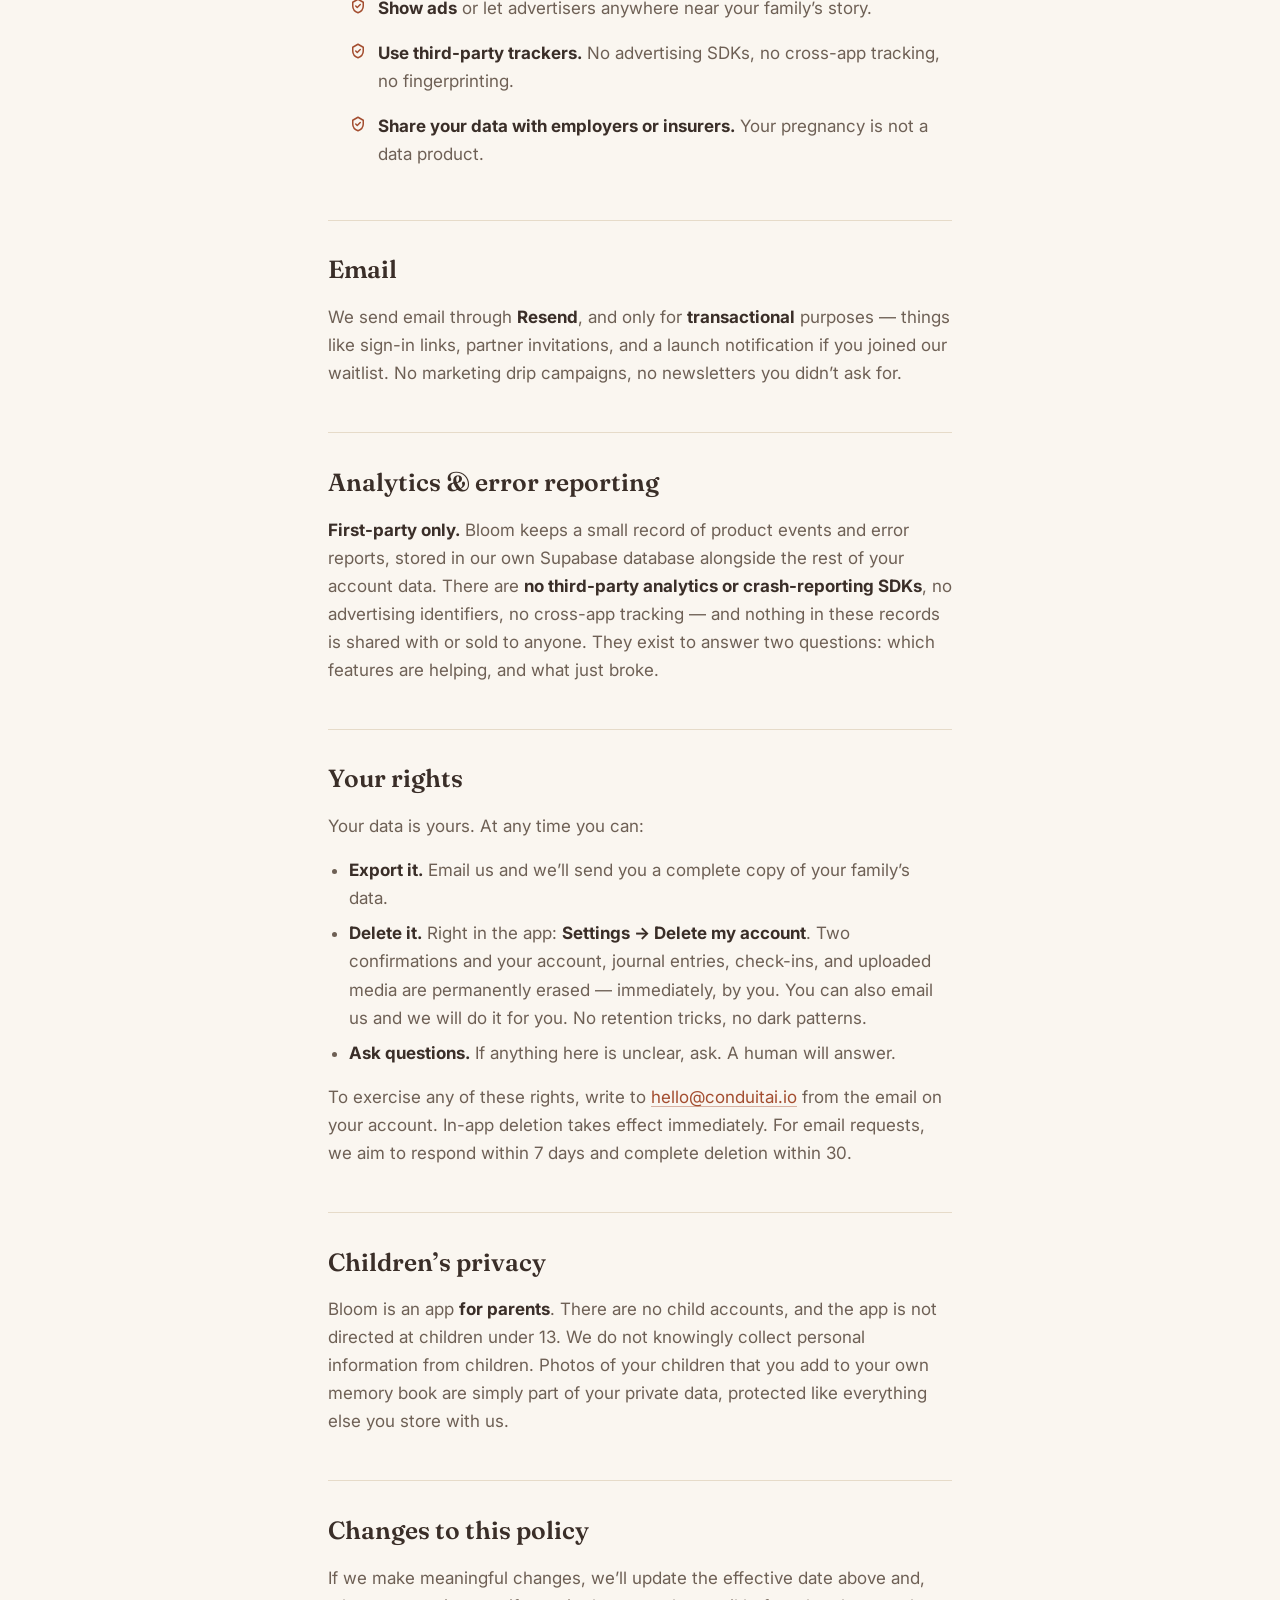
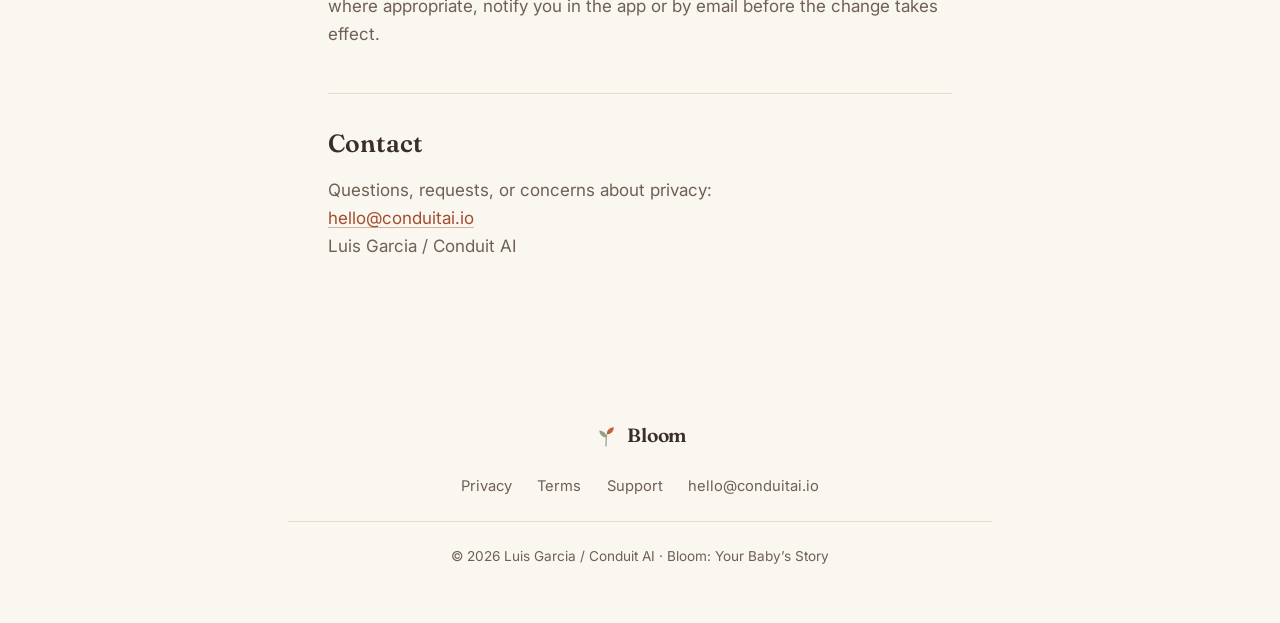
==== commit 6f7e8763: "Add Terms page links, fix canonicals to bloom.conduitai.io, update deletion FAQ for in-app deletion" ====
--- a/privacy.html
+++ b/privacy.html
@@ -116,6 +116,7 @@
       </a>
       <nav class="footer-links" aria-label="Footer">
         <a href="privacy.html" aria-current="page">Privacy</a>
+        <a href="terms.html">Terms</a>
         <a href="support.html">Support</a>
         <a href="mailto:hello@conduitai.io">hello@conduitai.io</a>
       </nav>
